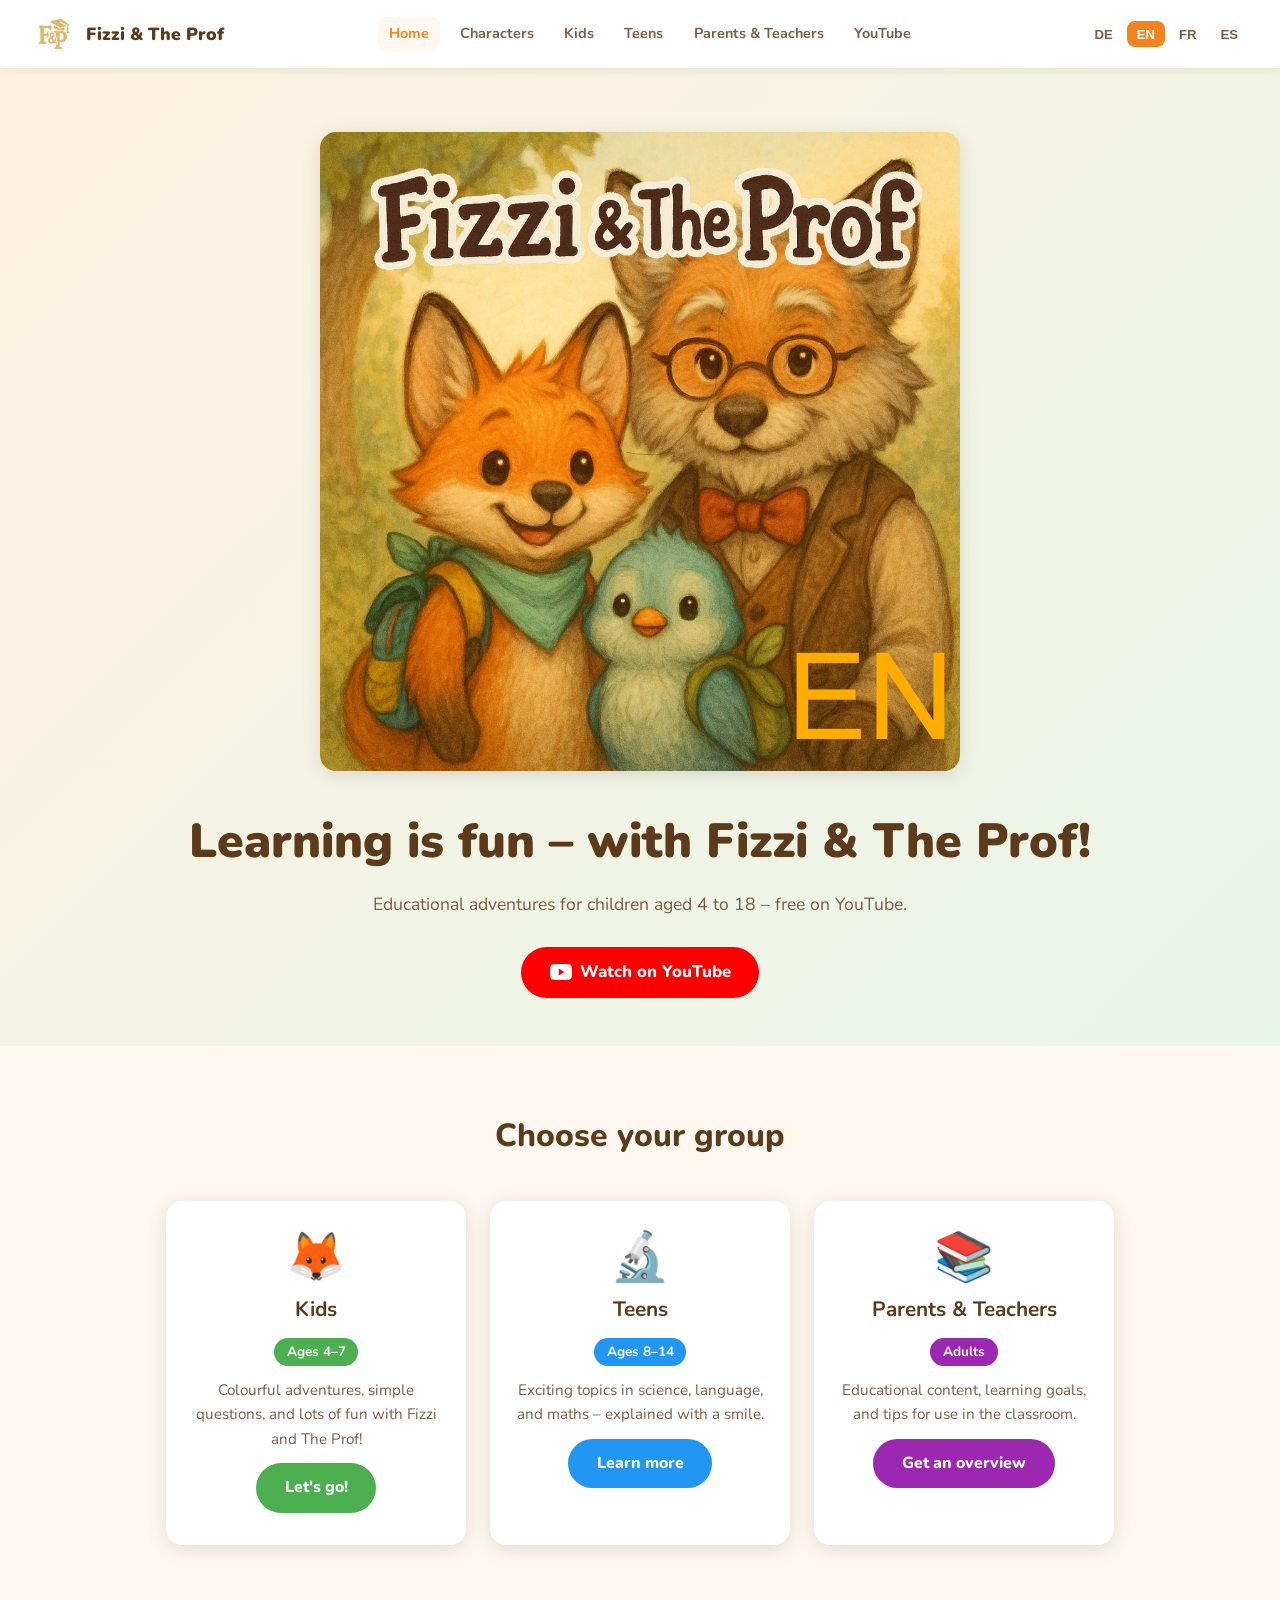
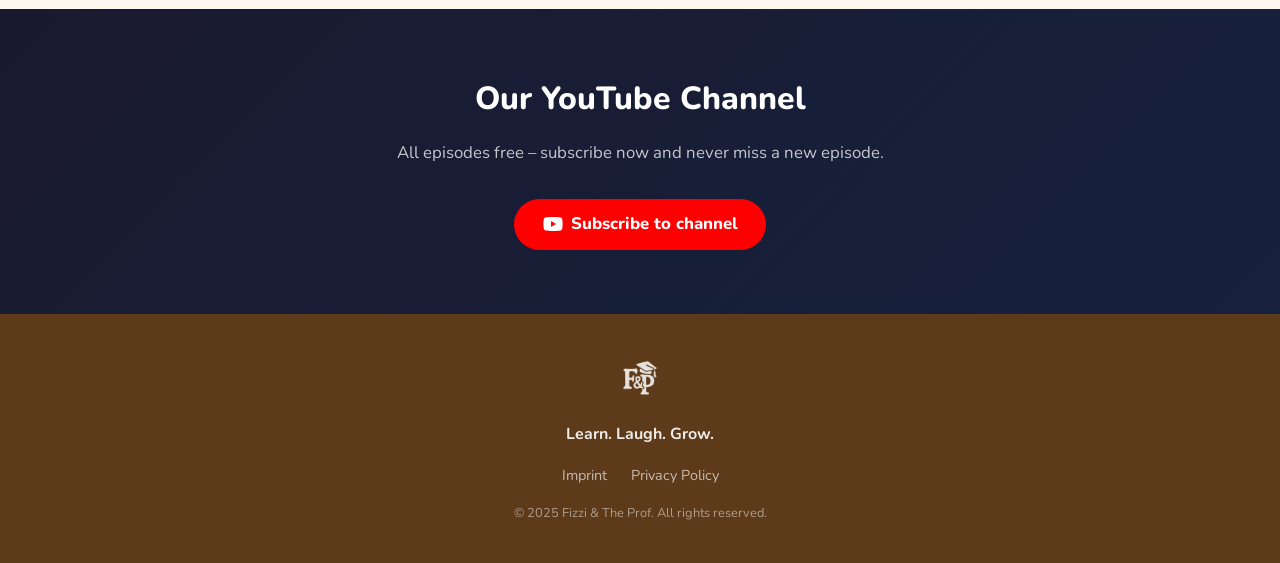
==== index.html @ c1570a31 "Add characters page with Fizzi, Pico and Prof Pino (4 languages) Co-Authored-By: Claude Sonnet 4.6 <" ====
<!DOCTYPE html>
<html lang="en">
<head>
  <meta charset="UTF-8" />
  <meta name="viewport" content="width=device-width, initial-scale=1.0" />
  <title>Fizzi & The Prof</title>
  <meta name="description" content="Educational adventures for children – free on YouTube. Lehrreiche Abenteuer für Kinder – kostenlos auf YouTube." />
  <link rel="icon" href="assets/logo.png" type="image/png" />
  <link rel="preconnect" href="https://fonts.googleapis.com" />
  <link href="https://fonts.googleapis.com/css2?family=Nunito:wght@400;700;800;900&display=swap" rel="stylesheet" />
  <link rel="stylesheet" href="css/style.css" />
</head>
<body>

  <!-- ── Header ── -->
  <header>
    <a href="index.html" class="header-logo">
      <img src="assets/logo.png" alt="Fizzi & The Prof Logo" />
      <span>Fizzi &amp; The Prof</span>
    </a>

    <nav>
      <a href="index.html" class="active" data-i18n="nav_home">Home</a>
      <a href="characters.html" data-i18n="nav_characters">Characters</a>
      <a href="kids.html"   data-i18n="nav_kids">Kids</a>
      <a href="teens.html"  data-i18n="nav_teens">Teens</a>
      <a href="adults.html" data-i18n="nav_adults">Parents & Teachers</a>
      <a href="https://www.youtube.com/channel/UC45PkbEf7DyNYmbeOaEzitA" target="_blank" rel="noopener" data-i18n="nav_youtube">YouTube</a>
    </nav>

    <div class="lang-switcher">
      <button class="lang-btn" data-lang="de">DE</button>
      <button class="lang-btn" data-lang="en">EN</button>
      <button class="lang-btn" data-lang="fr">FR</button>
      <button class="lang-btn" data-lang="es">ES</button>
    </div>
  </header>

  <!-- ── Hero ── -->
  <section class="hero">
    <img id="titelbild" src="assets/titelbild_en.png" alt="Fizzi & The Prof" class="hero-banner" />
    <h1 data-i18n="hero_tagline">Learning is fun – with Fizzi & The Prof!</h1>
    <p data-i18n="hero_sub">Educational adventures for children aged 4 to 18 – free on YouTube.</p>
    <a href="https://www.youtube.com/channel/UC45PkbEf7DyNYmbeOaEzitA" target="_blank" rel="noopener" class="btn btn-youtube">
      <svg width="22" height="16" viewBox="0 0 22 16" fill="none" aria-hidden="true">
        <path d="M21.54 2.5A2.76 2.76 0 0 0 19.6.53C17.93 0 11 0 11 0S4.07 0 2.4.53A2.76 2.76 0 0 0 .46 2.5 29 29 0 0 0 0 8a29 29 0 0 0 .46 5.5A2.76 2.76 0 0 0 2.4 15.47C4.07 16 11 16 11 16s6.93 0 8.6-.53a2.76 2.76 0 0 0 1.94-1.97A29 29 0 0 0 22 8a29 29 0 0 0-.46-5.5Z" fill="#fff"/>
        <path d="M8.75 11.43V4.57L14.5 8l-5.75 3.43Z" fill="#FF0000"/>
      </svg>
      <span data-i18n="hero_cta">Watch on YouTube</span>
    </a>
  </section>

  <!-- ── Age Group Cards ── -->
  <section class="section-choose">
    <h2 data-i18n="hero_choose">Choose your group</h2>
    <div class="cards">

      <a href="kids.html" class="card card-kids">
        <div class="card-icon">🦊</div>
        <h3 data-i18n="card_kids_title">Kids</h3>
        <span class="card-age" data-i18n="card_kids_age">Ages 4–7</span>
        <p data-i18n="card_kids_desc">Colourful adventures, simple questions, and lots of fun with Fizzi and The Prof!</p>
        <span class="btn btn-green" data-i18n="card_kids_btn">Let's go!</span>
      </a>

      <a href="teens.html" class="card card-teens">
        <div class="card-icon">🔬</div>
        <h3 data-i18n="card_teens_title">Teens</h3>
        <span class="card-age" data-i18n="card_teens_age">Ages 8–14</span>
        <p data-i18n="card_teens_desc">Exciting topics in science, language, and maths – explained with a smile.</p>
        <span class="btn btn-blue" data-i18n="card_teens_btn">Learn more</span>
      </a>

      <a href="adults.html" class="card card-adults">
        <div class="card-icon">📚</div>
        <h3 data-i18n="card_adults_title">Parents & Teachers</h3>
        <span class="card-age" data-i18n="card_adults_age">Adults</span>
        <p data-i18n="card_adults_desc">Educational content, learning goals, and tips for use in the classroom.</p>
        <span class="btn btn-purple" data-i18n="card_adults_btn">Get an overview</span>
      </a>

    </div>
  </section>

  <!-- ── YouTube Section ── -->
  <section class="section-youtube">
    <h2 data-i18n="youtube_section">Our YouTube Channel</h2>
    <p data-i18n="youtube_desc">All episodes free – subscribe now and never miss a new episode.</p>
    <a href="https://www.youtube.com/channel/UC45PkbEf7DyNYmbeOaEzitA" target="_blank" rel="noopener" class="btn btn-youtube">
      <svg width="20" height="14" viewBox="0 0 22 16" fill="none" aria-hidden="true">
        <path d="M21.54 2.5A2.76 2.76 0 0 0 19.6.53C17.93 0 11 0 11 0S4.07 0 2.4.53A2.76 2.76 0 0 0 .46 2.5 29 29 0 0 0 0 8a29 29 0 0 0 .46 5.5A2.76 2.76 0 0 0 2.4 15.47C4.07 16 11 16 11 16s6.93 0 8.6-.53a2.76 2.76 0 0 0 1.94-1.97A29 29 0 0 0 22 8a29 29 0 0 0-.46-5.5Z" fill="#fff"/>
        <path d="M8.75 11.43V4.57L14.5 8l-5.75 3.43Z" fill="#FF0000"/>
      </svg>
      <span data-i18n="youtube_btn">Subscribe to channel</span>
    </a>
  </section>

  <!-- ── Footer ── -->
  <footer>
    <img src="assets/logo.png" alt="F&P Logo" class="footer-logo" />
    <p class="footer-tagline" data-i18n="footer_tagline">Learn. Laugh. Grow.</p>
    <div class="footer-links">
      <a href="imprint.html" data-i18n="footer_imprint">Imprint</a>
      <a href="privacy.html" data-i18n="footer_privacy">Privacy Policy</a>
    </div>
    <p class="footer-copy" data-i18n="footer_copyright">© 2025 Fizzi & The Prof. All rights reserved.</p>
  </footer>

  <script src="js/i18n.js"></script>
  <script>initI18n();</script>
</body>
</html>
---- css/style.css ----
/* ── Reset & Base ── */
*, *::before, *::after { box-sizing: border-box; margin: 0; padding: 0; }

:root {
  --orange:   #F4831F;
  --orange-d: #C9651A;
  --green:    #4CAF50;
  --green-d:  #388E3C;
  --blue:     #2196F3;
  --blue-d:   #1565C0;
  --purple:   #9C27B0;
  --purple-d: #6A1B9A;
  --cream:    #FFF8F0;
  --brown:    #5D3A1A;
  --text:     #2C1A0E;
  --muted:    #7B5E44;
  --radius:   16px;
  --shadow:   0 4px 20px rgba(0,0,0,0.12);
}

body {
  font-family: 'Nunito', 'Segoe UI', Arial, sans-serif;
  background: var(--cream);
  color: var(--text);
  line-height: 1.6;
}

/* ── Typography ── */
h1 { font-size: clamp(1.8rem, 5vw, 3rem); font-weight: 900; color: var(--brown); }
h2 { font-size: clamp(1.4rem, 3vw, 2rem); font-weight: 800; color: var(--brown); }
h3 { font-size: 1.2rem; font-weight: 700; }
p  { color: var(--muted); }

/* ── Header ── */
header {
  position: sticky;
  top: 0;
  z-index: 100;
  background: #fff;
  box-shadow: 0 2px 12px rgba(0,0,0,0.08);
  padding: 0.75rem 2rem;
  display: flex;
  align-items: center;
  justify-content: space-between;
  gap: 1rem;
}

.header-logo {
  display: flex;
  align-items: center;
  gap: 0.6rem;
  text-decoration: none;
}

.header-logo img {
  height: 44px;
  width: auto;
}

.header-logo span {
  font-size: 1.1rem;
  font-weight: 900;
  color: var(--brown);
  white-space: nowrap;
}

nav {
  display: flex;
  align-items: center;
  gap: 0.5rem;
  flex-wrap: wrap;
}

nav a {
  text-decoration: none;
  color: var(--muted);
  font-weight: 700;
  font-size: 0.9rem;
  padding: 0.35rem 0.7rem;
  border-radius: 8px;
  transition: background 0.15s, color 0.15s;
}

nav a:hover, nav a.active {
  background: var(--cream);
  color: var(--orange);
}

.lang-switcher {
  display: flex;
  gap: 4px;
  margin-left: 0.5rem;
}

.lang-btn {
  background: none;
  border: 2px solid transparent;
  border-radius: 8px;
  padding: 0.2rem 0.5rem;
  font-size: 0.82rem;
  font-weight: 800;
  cursor: pointer;
  color: var(--muted);
  transition: all 0.15s;
}

.lang-btn:hover { color: var(--orange); border-color: var(--orange); }
.lang-btn.active { color: #fff; background: var(--orange); border-color: var(--orange); }

/* ── Hero ── */
.hero {
  position: relative;
  overflow: hidden;
  background: linear-gradient(135deg, #FFF3E0 0%, #E8F5E9 100%);
  padding: 4rem 2rem 3rem;
  text-align: center;
}

.hero-banner {
  width: 100%;
  max-width: 640px;
  border-radius: var(--radius);
  box-shadow: var(--shadow);
  margin-bottom: 1.5rem;
}

.hero h1 { margin-bottom: 0.6rem; }
.hero p  { font-size: 1.1rem; max-width: 560px; margin: 0 auto 1.8rem; }

/* ── Buttons ── */
.btn {
  display: inline-block;
  padding: 0.75rem 1.8rem;
  border-radius: 50px;
  font-weight: 800;
  font-size: 1rem;
  text-decoration: none;
  transition: transform 0.15s, box-shadow 0.15s;
  cursor: pointer;
  border: none;
}

.btn:hover { transform: translateY(-2px); box-shadow: 0 6px 20px rgba(0,0,0,0.18); }
.btn:active { transform: translateY(0); }

.btn-primary { background: var(--orange); color: #fff; }
.btn-primary:hover { background: var(--orange-d); }

.btn-youtube {
  background: #FF0000;
  color: #fff;
  display: inline-flex;
  align-items: center;
  gap: 0.5rem;
  font-size: 1.05rem;
}

.btn-youtube:hover { background: #CC0000; }

.btn-green  { background: var(--green);  color: #fff; }
.btn-green:hover  { background: var(--green-d); }

.btn-blue   { background: var(--blue);   color: #fff; }
.btn-blue:hover   { background: var(--blue-d); }

.btn-purple { background: var(--purple); color: #fff; }
.btn-purple:hover { background: var(--purple-d); }

/* ── Section: Choose ── */
.section-choose {
  padding: 4rem 2rem;
  text-align: center;
}

.section-choose h2 { margin-bottom: 2.5rem; }

.cards {
  display: flex;
  gap: 1.5rem;
  justify-content: center;
  flex-wrap: wrap;
  max-width: 960px;
  margin: 0 auto;
}

.card {
  background: #fff;
  border-radius: var(--radius);
  box-shadow: var(--shadow);
  padding: 2rem 1.5rem;
  flex: 1 1 260px;
  max-width: 300px;
  display: flex;
  flex-direction: column;
  align-items: center;
  text-align: center;
  gap: 0.75rem;
  transition: transform 0.2s, box-shadow 0.2s;
  text-decoration: none;
  color: inherit;
}

.card:hover {
  transform: translateY(-6px);
  box-shadow: 0 10px 32px rgba(0,0,0,0.16);
}

.card-icon {
  font-size: 3rem;
  line-height: 1;
}

.card h3 { font-size: 1.3rem; color: var(--brown); }
.card .card-age {
  font-size: 0.85rem;
  font-weight: 700;
  padding: 0.2rem 0.8rem;
  border-radius: 20px;
  color: #fff;
}

.card-kids   .card-age { background: var(--green); }
.card-teens  .card-age { background: var(--blue); }
.card-adults .card-age { background: var(--purple); }

.card p { font-size: 0.95rem; }

/* ── Section: YouTube ── */
.section-youtube {
  background: linear-gradient(135deg, #1a1a2e 0%, #16213e 100%);
  color: #fff;
  padding: 4rem 2rem;
  text-align: center;
}

.section-youtube h2 { color: #fff; margin-bottom: 1rem; }
.section-youtube p  { color: rgba(255,255,255,0.75); max-width: 520px; margin: 0 auto 2rem; font-size: 1.05rem; }

/* ── Inner Page Hero ── */
.page-hero {
  padding: 3.5rem 2rem 2.5rem;
  text-align: center;
  background: linear-gradient(135deg, #FFF3E0 0%, #E8F5E9 100%);
}

.page-hero.kids-bg   { background: linear-gradient(135deg, #E8F5E9 0%, #F1F8E9 100%); }
.page-hero.teens-bg  { background: linear-gradient(135deg, #E3F2FD 0%, #EDE7F6 100%); }
.page-hero.adults-bg { background: linear-gradient(135deg, #F3E5F5 0%, #EDE7F6 100%); }

.page-hero img { max-width: 460px; width: 100%; border-radius: var(--radius); box-shadow: var(--shadow); margin-bottom: 1.5rem; }
.page-hero h1  { margin-bottom: 0.5rem; }
.page-hero p   { font-size: 1.1rem; max-width: 540px; margin: 0 auto 1.5rem; }

/* ── Content Section ── */
.section-content {
  padding: 3rem 2rem;
  max-width: 760px;
  margin: 0 auto;
}

.section-content h2 { margin-bottom: 1.5rem; }

.feature-list {
  list-style: none;
  display: flex;
  flex-direction: column;
  gap: 1rem;
  margin-bottom: 2.5rem;
}

.feature-list li {
  display: flex;
  align-items: flex-start;
  gap: 0.75rem;
  background: #fff;
  border-radius: var(--radius);
  padding: 1rem 1.25rem;
  box-shadow: 0 2px 10px rgba(0,0,0,0.07);
  font-size: 1rem;
  color: var(--text);
}

.feature-list li::before {
  content: "✦";
  color: var(--orange);
  font-size: 1.1rem;
  flex-shrink: 0;
  margin-top: 1px;
}

.phases-list {
  list-style: none;
  display: flex;
  flex-direction: column;
  gap: 0.75rem;
  margin-bottom: 1.5rem;
}

.phases-list li {
  padding: 0.9rem 1.2rem;
  border-left: 4px solid var(--purple);
  background: #fff;
  border-radius: 0 var(--radius) var(--radius) 0;
  box-shadow: 0 2px 8px rgba(0,0,0,0.06);
  font-size: 0.95rem;
  color: var(--text);
}

.langs-badge {
  display: inline-block;
  background: var(--orange);
  color: #fff;
  border-radius: 50px;
  padding: 0.5rem 1.2rem;
  font-weight: 700;
  font-size: 0.95rem;
  margin-bottom: 2rem;
}

/* ── Footer ── */
footer {
  background: var(--brown);
  color: rgba(255,255,255,0.85);
  padding: 2.5rem 2rem;
  text-align: center;
}

footer .footer-logo { height: 48px; margin-bottom: 0.75rem; filter: brightness(0) invert(1) opacity(0.85); }
footer .footer-tagline { font-size: 1rem; font-weight: 700; color: rgba(255,255,255,0.9); margin-bottom: 1rem; }
footer .footer-links { display: flex; justify-content: center; gap: 1.5rem; margin-bottom: 1rem; }
footer .footer-links a { color: rgba(255,255,255,0.65); text-decoration: none; font-size: 0.9rem; }
footer .footer-links a:hover { color: #fff; }
footer .footer-copy { font-size: 0.8rem; color: rgba(255,255,255,0.5); }

/* ── Responsive ── */
@media (max-width: 640px) {
  header { padding: 0.6rem 1rem; }
  nav a { font-size: 0.8rem; padding: 0.3rem 0.5rem; }
  .header-logo span { display: none; }
  .hero, .section-choose, .section-youtube { padding: 2.5rem 1rem; }
  .cards { flex-direction: column; align-items: center; }
  .card { max-width: 100%; width: 100%; }
}
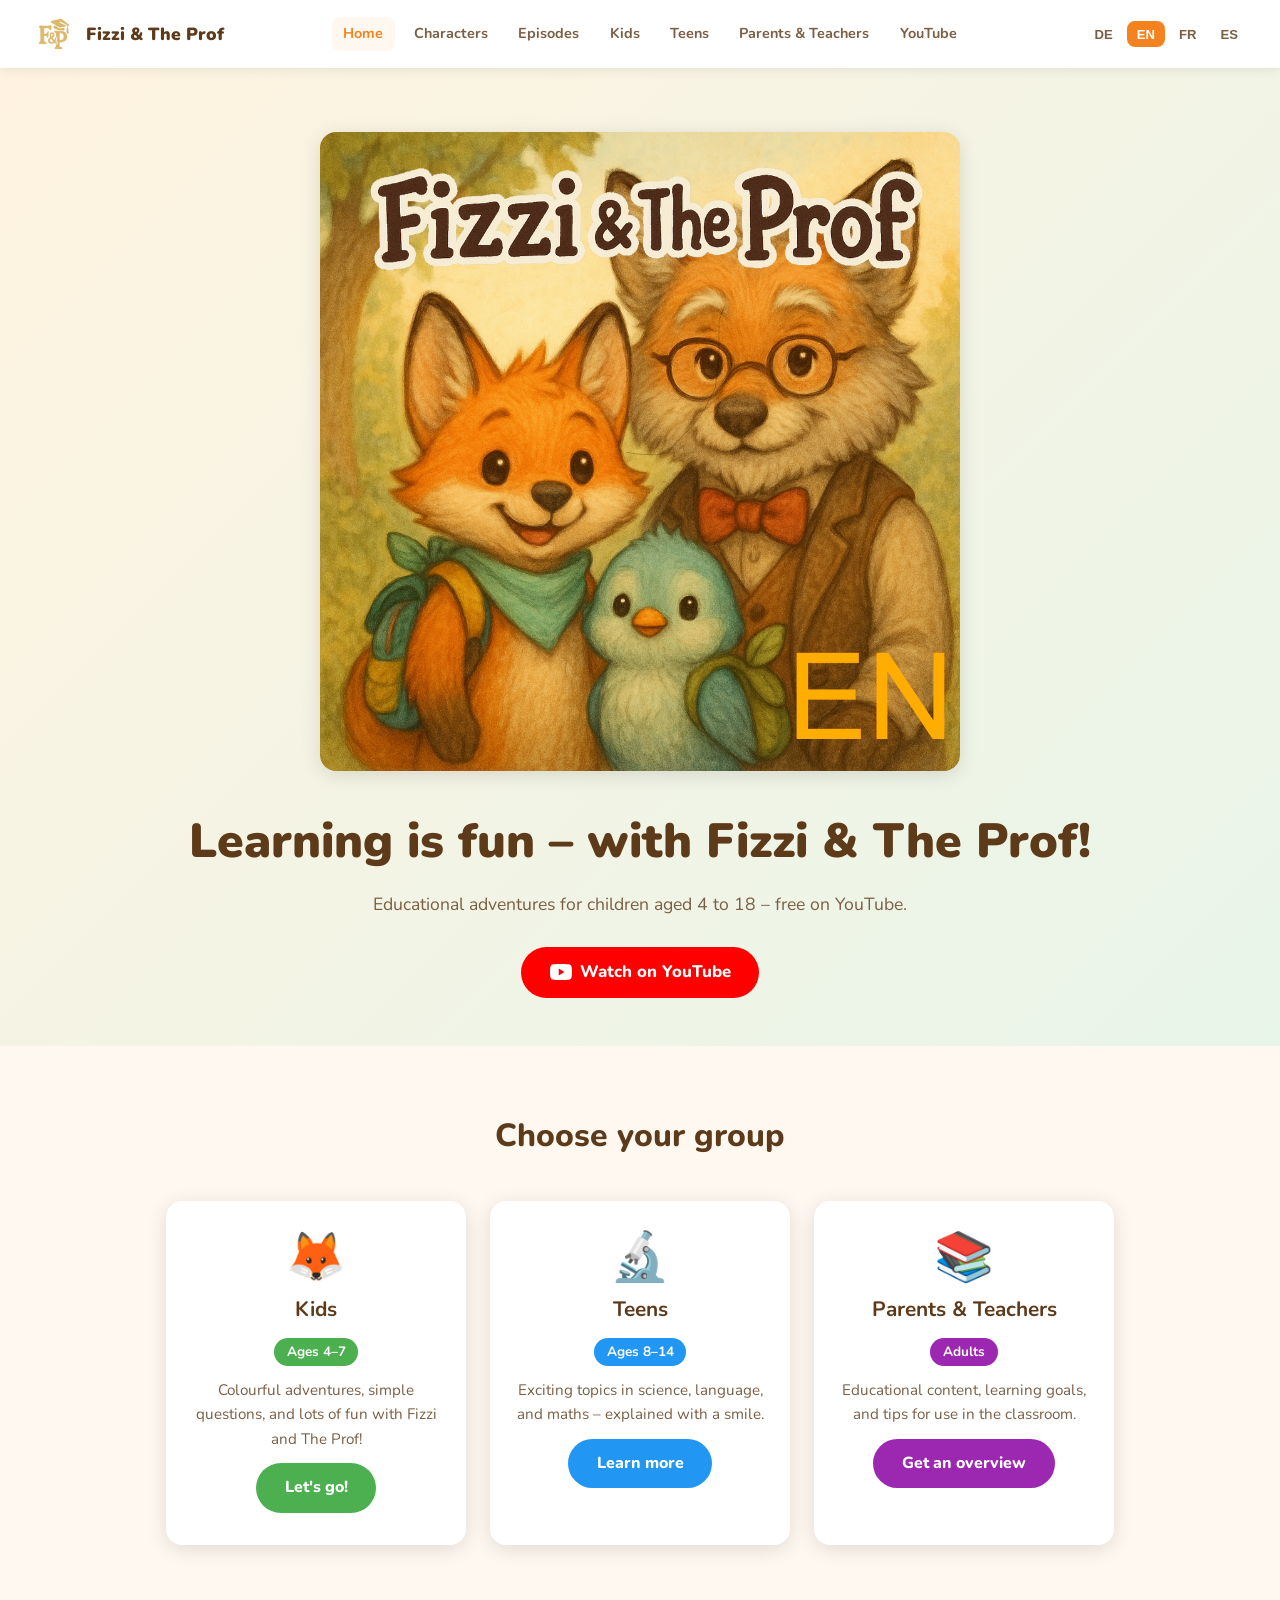
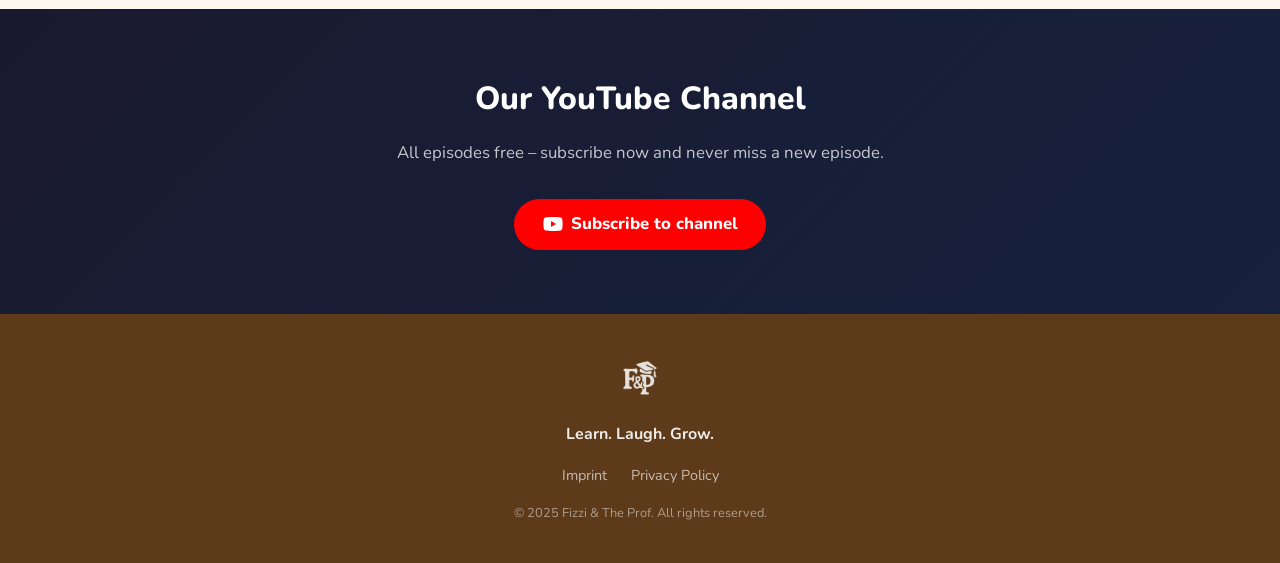
==== commit eb895004: "Add episodes page: Phase 1 (12) + Phase 2 (10), 4 languages, phase filter Co-Authored-By: Claude Son" ====
--- a/index.html
+++ b/index.html
@@ -22,6 +22,7 @@
     <nav>
       <a href="index.html" class="active" data-i18n="nav_home">Home</a>
       <a href="characters.html" data-i18n="nav_characters">Characters</a>
+      <a href="episodes.html" data-i18n="nav_episodes">Episodes</a>
       <a href="kids.html"   data-i18n="nav_kids">Kids</a>
       <a href="teens.html"  data-i18n="nav_teens">Teens</a>
       <a href="adults.html" data-i18n="nav_adults">Parents & Teachers</a>
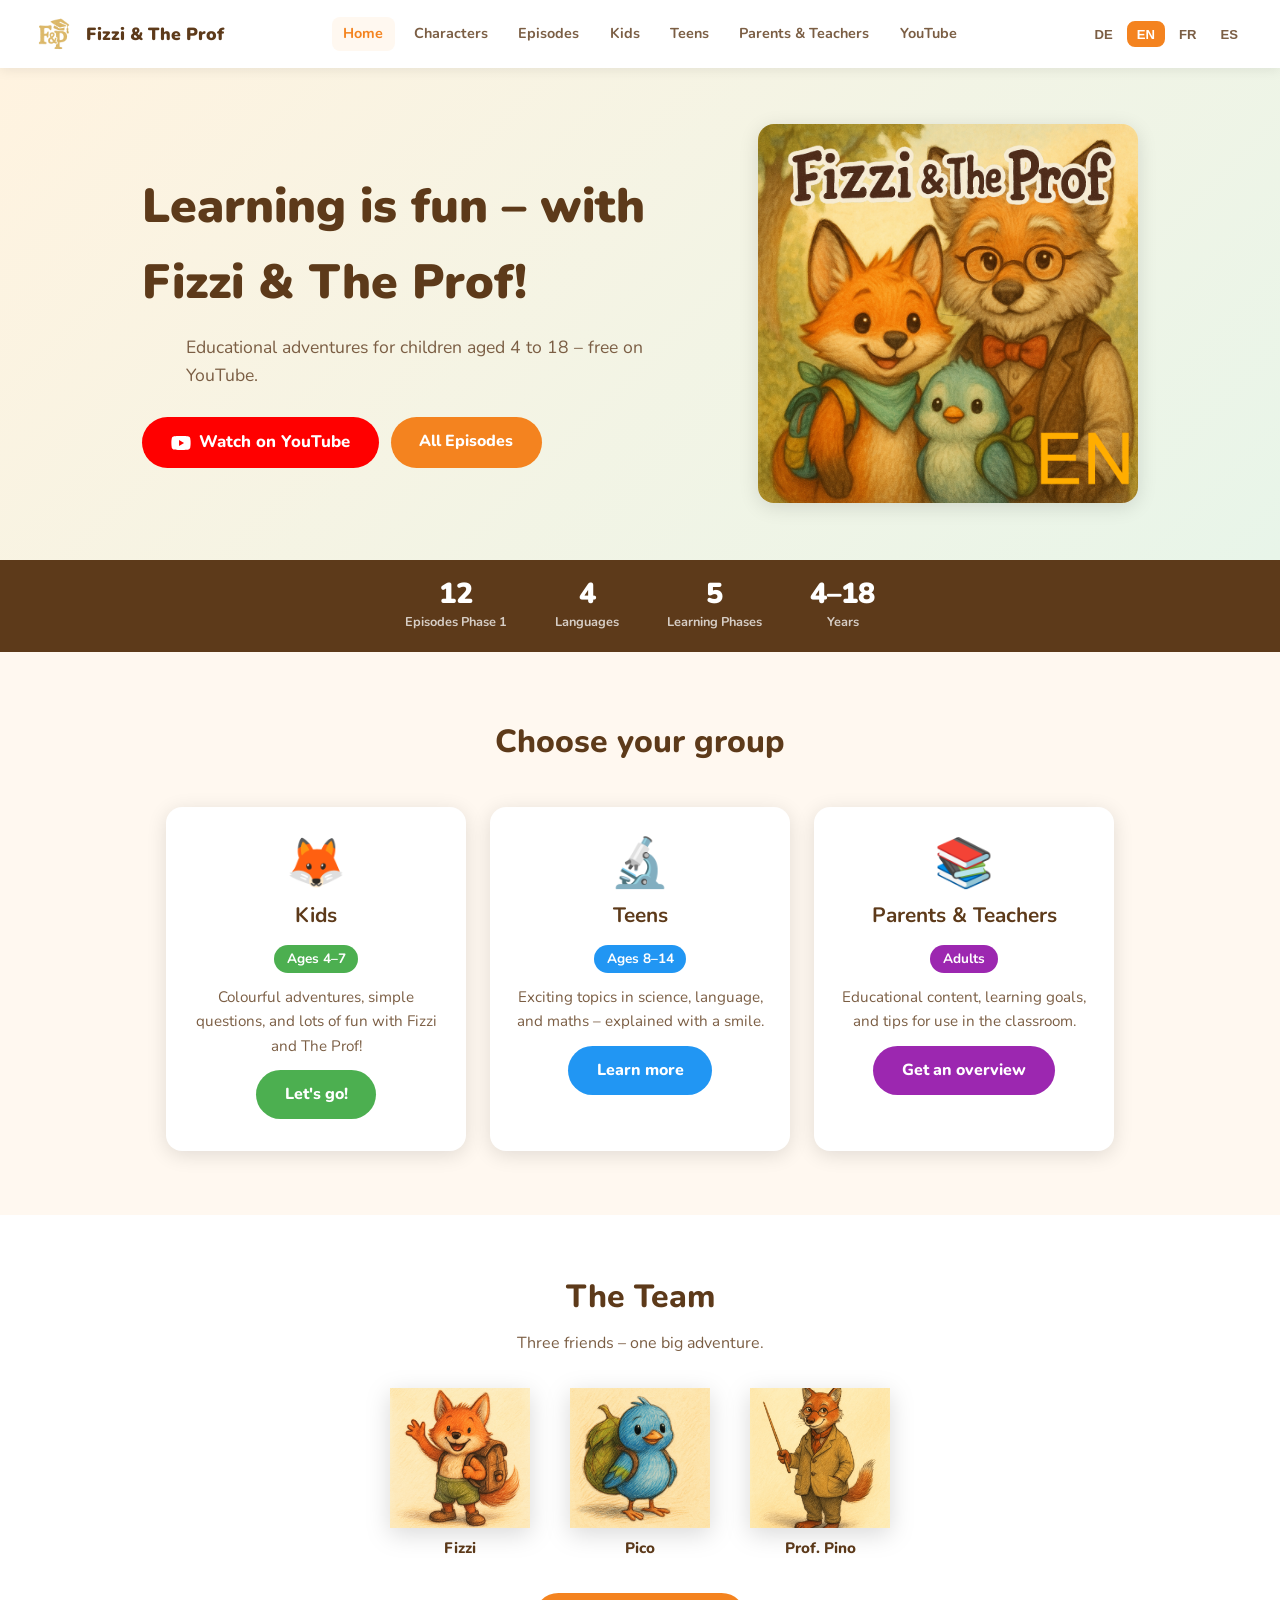
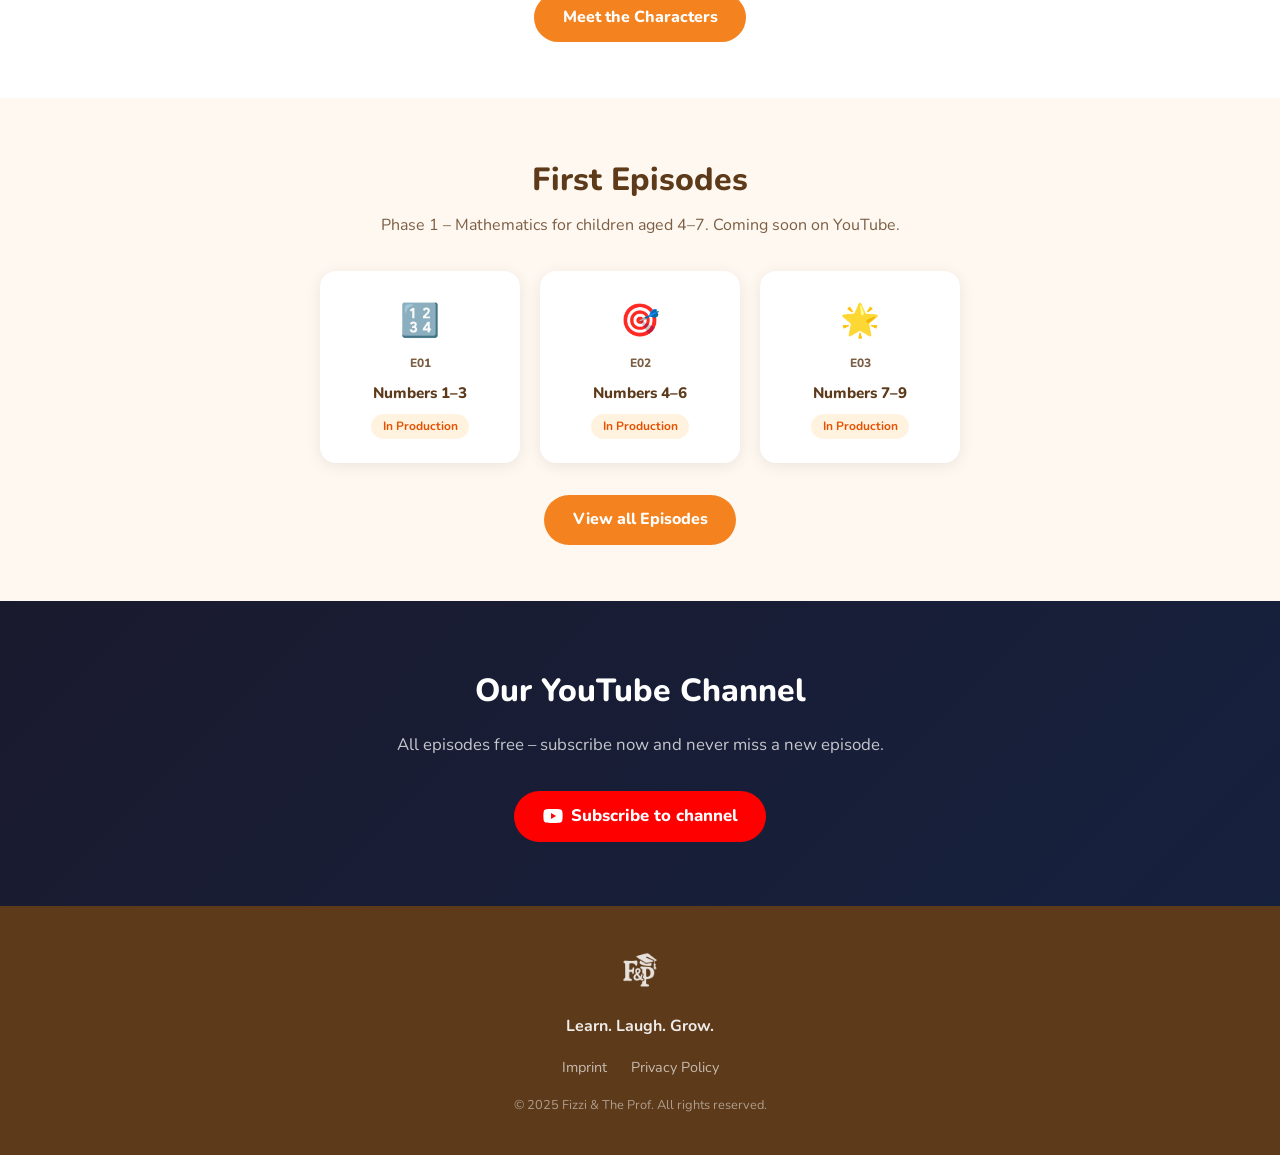
==== commit 6b445e00: "Redesign homepage: hero split-layout, stats bar, characters teaser, episodes preview Co-Authored-By:" ====
--- a/index.html
+++ b/index.html
@@ -9,6 +9,15 @@
   <link rel="preconnect" href="https://fonts.googleapis.com" />
   <link href="https://fonts.googleapis.com/css2?family=Nunito:wght@400;700;800;900&display=swap" rel="stylesheet" />
   <link rel="stylesheet" href="css/style.css" />
+  <style>
+    @media (max-width: 780px) {
+      .hero-inner { flex-direction: column; text-align: center; padding: 2.5rem 1rem 2rem; }
+      .hero-image { width: 100%; max-width: 380px; }
+      .hero-text p { max-width: 100%; }
+      .hero-text .btn-group { justify-content: center; }
+      .stats-bar { gap: 1.5rem; }
+    }
+  </style>
 </head>
 <body>
 
@@ -18,17 +27,15 @@
       <img src="assets/logo.png" alt="Fizzi & The Prof Logo" />
       <span>Fizzi &amp; The Prof</span>
     </a>
-
     <nav>
       <a href="index.html" class="active" data-i18n="nav_home">Home</a>
       <a href="characters.html" data-i18n="nav_characters">Characters</a>
-      <a href="episodes.html" data-i18n="nav_episodes">Episodes</a>
-      <a href="kids.html"   data-i18n="nav_kids">Kids</a>
-      <a href="teens.html"  data-i18n="nav_teens">Teens</a>
-      <a href="adults.html" data-i18n="nav_adults">Parents & Teachers</a>
+      <a href="episodes.html"   data-i18n="nav_episodes">Episodes</a>
+      <a href="kids.html"       data-i18n="nav_kids">Kids</a>
+      <a href="teens.html"      data-i18n="nav_teens">Teens</a>
+      <a href="adults.html"     data-i18n="nav_adults">Parents & Teachers</a>
       <a href="https://www.youtube.com/channel/UC45PkbEf7DyNYmbeOaEzitA" target="_blank" rel="noopener" data-i18n="nav_youtube">YouTube</a>
     </nav>
-
     <div class="lang-switcher">
       <button class="lang-btn" data-lang="de">DE</button>
       <button class="lang-btn" data-lang="en">EN</button>
@@ -38,18 +45,47 @@
   </header>
 
   <!-- ── Hero ── -->
-  <section class="hero">
-    <img id="titelbild" src="assets/titelbild_en.png" alt="Fizzi & The Prof" class="hero-banner" />
-    <h1 data-i18n="hero_tagline">Learning is fun – with Fizzi & The Prof!</h1>
-    <p data-i18n="hero_sub">Educational adventures for children aged 4 to 18 – free on YouTube.</p>
-    <a href="https://www.youtube.com/channel/UC45PkbEf7DyNYmbeOaEzitA" target="_blank" rel="noopener" class="btn btn-youtube">
-      <svg width="22" height="16" viewBox="0 0 22 16" fill="none" aria-hidden="true">
-        <path d="M21.54 2.5A2.76 2.76 0 0 0 19.6.53C17.93 0 11 0 11 0S4.07 0 2.4.53A2.76 2.76 0 0 0 .46 2.5 29 29 0 0 0 0 8a29 29 0 0 0 .46 5.5A2.76 2.76 0 0 0 2.4 15.47C4.07 16 11 16 11 16s6.93 0 8.6-.53a2.76 2.76 0 0 0 1.94-1.97A29 29 0 0 0 22 8a29 29 0 0 0-.46-5.5Z" fill="#fff"/>
-        <path d="M8.75 11.43V4.57L14.5 8l-5.75 3.43Z" fill="#FF0000"/>
-      </svg>
-      <span data-i18n="hero_cta">Watch on YouTube</span>
-    </a>
+  <section class="hero" style="padding:0; background: linear-gradient(135deg,#FFF3E0 0%,#E8F5E9 100%);">
+    <div class="hero-inner">
+      <div class="hero-text">
+        <h1 data-i18n="hero_tagline">Learning is fun – with Fizzi & The Prof!</h1>
+        <p data-i18n="hero_sub">Educational adventures for children aged 4 to 18 – free on YouTube.</p>
+        <div class="btn-group">
+          <a href="https://www.youtube.com/channel/UC45PkbEf7DyNYmbeOaEzitA" target="_blank" rel="noopener" class="btn btn-youtube">
+            <svg width="20" height="14" viewBox="0 0 22 16" fill="none" aria-hidden="true">
+              <path d="M21.54 2.5A2.76 2.76 0 0 0 19.6.53C17.93 0 11 0 11 0S4.07 0 2.4.53A2.76 2.76 0 0 0 .46 2.5 29 29 0 0 0 0 8a29 29 0 0 0 .46 5.5A2.76 2.76 0 0 0 2.4 15.47C4.07 16 11 16 11 16s6.93 0 8.6-.53a2.76 2.76 0 0 0 1.94-1.97A29 29 0 0 0 22 8a29 29 0 0 0-.46-5.5Z" fill="#fff"/>
+              <path d="M8.75 11.43V4.57L14.5 8l-5.75 3.43Z" fill="#FF0000"/>
+            </svg>
+            <span data-i18n="hero_cta">Watch on YouTube</span>
+          </a>
+          <a href="episodes.html" class="btn btn-primary" data-i18n="hero_episodes_btn">All Episodes</a>
+        </div>
+      </div>
+      <div class="hero-image">
+        <img id="titelbild" src="assets/titelbild_en.png" alt="Fizzi & The Prof" />
+      </div>
+    </div>
   </section>
+
+  <!-- ── Stats bar ── -->
+  <div class="stats-bar">
+    <div class="stat-item">
+      <div class="stat-number">12</div>
+      <div class="stat-label" data-i18n="stat_episodes">Episodes Phase 1</div>
+    </div>
+    <div class="stat-item">
+      <div class="stat-number">4</div>
+      <div class="stat-label" data-i18n="stat_languages">Languages</div>
+    </div>
+    <div class="stat-item">
+      <div class="stat-number">5</div>
+      <div class="stat-label" data-i18n="stat_phases">Learning Phases</div>
+    </div>
+    <div class="stat-item">
+      <div class="stat-number">4–18</div>
+      <div class="stat-label" data-i18n="stat_ages">Years</div>
+    </div>
+  </div>
 
   <!-- ── Age Group Cards ── -->
   <section class="section-choose">
@@ -83,6 +119,54 @@
     </div>
   </section>
 
+  <!-- ── Characters Teaser ── -->
+  <section class="section-chars-teaser">
+    <h2 data-i18n="home_chars_title">The Team</h2>
+    <p data-i18n="home_chars_sub">Three friends – one big adventure.</p>
+    <div class="chars-row">
+      <a href="characters.html" class="char-teaser">
+        <img src="assets/characters/fizzi.png" alt="Fizzi" />
+        <span>Fizzi</span>
+      </a>
+      <a href="characters.html" class="char-teaser">
+        <img src="assets/characters/pico.png" alt="Pico" />
+        <span>Pico</span>
+      </a>
+      <a href="characters.html" class="char-teaser">
+        <img src="assets/characters/pino.png" alt="Professor Pino" />
+        <span>Prof. Pino</span>
+      </a>
+    </div>
+    <a href="characters.html" class="btn btn-primary" data-i18n="home_chars_btn">Meet the Characters</a>
+  </section>
+
+  <!-- ── Episodes Preview ── -->
+  <section class="section-episodes-preview">
+    <h2 data-i18n="home_ep_title">First Episodes</h2>
+    <p data-i18n="home_ep_sub">Phase 1 – Mathematics for children aged 4–7. Coming soon on YouTube.</p>
+    <div class="ep-preview-grid">
+      <div class="ep-preview-card">
+        <div class="ep-icon">🔢</div>
+        <div class="ep-num">E01</div>
+        <div class="ep-title" data-i18n="ep_prev_01">Numbers 1–3</div>
+        <span class="ep-status" data-i18n="ep_prev_status">In Production</span>
+      </div>
+      <div class="ep-preview-card">
+        <div class="ep-icon">🎯</div>
+        <div class="ep-num">E02</div>
+        <div class="ep-title" data-i18n="ep_prev_02">Numbers 4–6</div>
+        <span class="ep-status" data-i18n="ep_prev_status">In Production</span>
+      </div>
+      <div class="ep-preview-card">
+        <div class="ep-icon">🌟</div>
+        <div class="ep-num">E03</div>
+        <div class="ep-title" data-i18n="ep_prev_03">Numbers 7–9</div>
+        <span class="ep-status" data-i18n="ep_prev_status">In Production</span>
+      </div>
+    </div>
+    <a href="episodes.html" class="btn btn-primary" data-i18n="home_ep_btn">View all Episodes</a>
+  </section>
+
   <!-- ── YouTube Section ── -->
   <section class="section-youtube">
     <h2 data-i18n="youtube_section">Our YouTube Channel</h2>
--- a/css/style.css
+++ b/css/style.css
@@ -317,6 +317,104 @@
   margin-bottom: 2rem;
 }
 
+/* ── Hero redesign ── */
+.hero-inner {
+  max-width: 1060px;
+  margin: 0 auto;
+  display: flex;
+  align-items: center;
+  gap: 3rem;
+  padding: 3.5rem 2rem 3rem;
+  text-align: left;
+}
+.hero-text { flex: 1; }
+.hero-text h1 { margin-bottom: 0.75rem; }
+.hero-text p  { font-size: 1.1rem; margin-bottom: 1.75rem; max-width: 480px; }
+.hero-text .btn-group { display: flex; gap: 0.75rem; flex-wrap: wrap; }
+.hero-image { flex-shrink: 0; width: 380px; }
+.hero-image img { width: 100%; border-radius: var(--radius); box-shadow: var(--shadow); }
+
+/* ── Stats bar ── */
+.stats-bar {
+  background: var(--brown);
+  padding: 1.25rem 2rem;
+  display: flex;
+  justify-content: center;
+  gap: 3rem;
+  flex-wrap: wrap;
+}
+.stat-item { text-align: center; color: #fff; }
+.stat-number { font-size: 1.8rem; font-weight: 900; line-height: 1; }
+.stat-label  { font-size: 0.8rem; font-weight: 700; opacity: 0.75; margin-top: 0.2rem; }
+
+/* ── Characters teaser ── */
+.section-chars-teaser {
+  padding: 3.5rem 2rem;
+  background: #fff;
+  text-align: center;
+}
+.section-chars-teaser h2 { margin-bottom: 0.5rem; }
+.section-chars-teaser > p { color: var(--muted); margin-bottom: 2rem; font-size: 1rem; }
+.chars-row {
+  display: flex;
+  justify-content: center;
+  gap: 2.5rem;
+  flex-wrap: wrap;
+  margin-bottom: 2rem;
+}
+.char-teaser {
+  display: flex;
+  flex-direction: column;
+  align-items: center;
+  gap: 0.5rem;
+  text-decoration: none;
+}
+.char-teaser img {
+  height: 140px;
+  width: auto;
+  object-fit: contain;
+  filter: drop-shadow(0 6px 12px rgba(0,0,0,0.15));
+  transition: transform 0.25s;
+}
+.char-teaser:hover img { transform: translateY(-6px); }
+.char-teaser span { font-weight: 800; font-size: 0.95rem; color: var(--brown); }
+
+/* ── Episodes preview ── */
+.section-episodes-preview {
+  padding: 3.5rem 2rem;
+  background: var(--cream);
+  text-align: center;
+}
+.section-episodes-preview h2 { margin-bottom: 0.5rem; }
+.section-episodes-preview > p { color: var(--muted); margin-bottom: 2rem; }
+.ep-preview-grid {
+  display: flex;
+  gap: 1.25rem;
+  justify-content: center;
+  flex-wrap: wrap;
+  margin-bottom: 2rem;
+}
+.ep-preview-card {
+  background: #fff;
+  border-radius: var(--radius);
+  box-shadow: 0 3px 16px rgba(0,0,0,0.08);
+  padding: 1.5rem 1.25rem;
+  width: 200px;
+  text-align: center;
+  display: flex;
+  flex-direction: column;
+  align-items: center;
+  gap: 0.5rem;
+}
+.ep-preview-card .ep-icon { font-size: 2rem; }
+.ep-preview-card .ep-num { font-size: 0.75rem; font-weight: 800; color: var(--muted); }
+.ep-preview-card .ep-title { font-size: 0.95rem; font-weight: 800; color: var(--brown); }
+.ep-preview-card .ep-status {
+  font-size: 0.75rem; font-weight: 700;
+  padding: 0.2rem 0.7rem; border-radius: 20px;
+  background: #FFF3E0; color: #E65100;
+}
+
 /* ── Footer ── */
 footer {
   background: var(--brown);
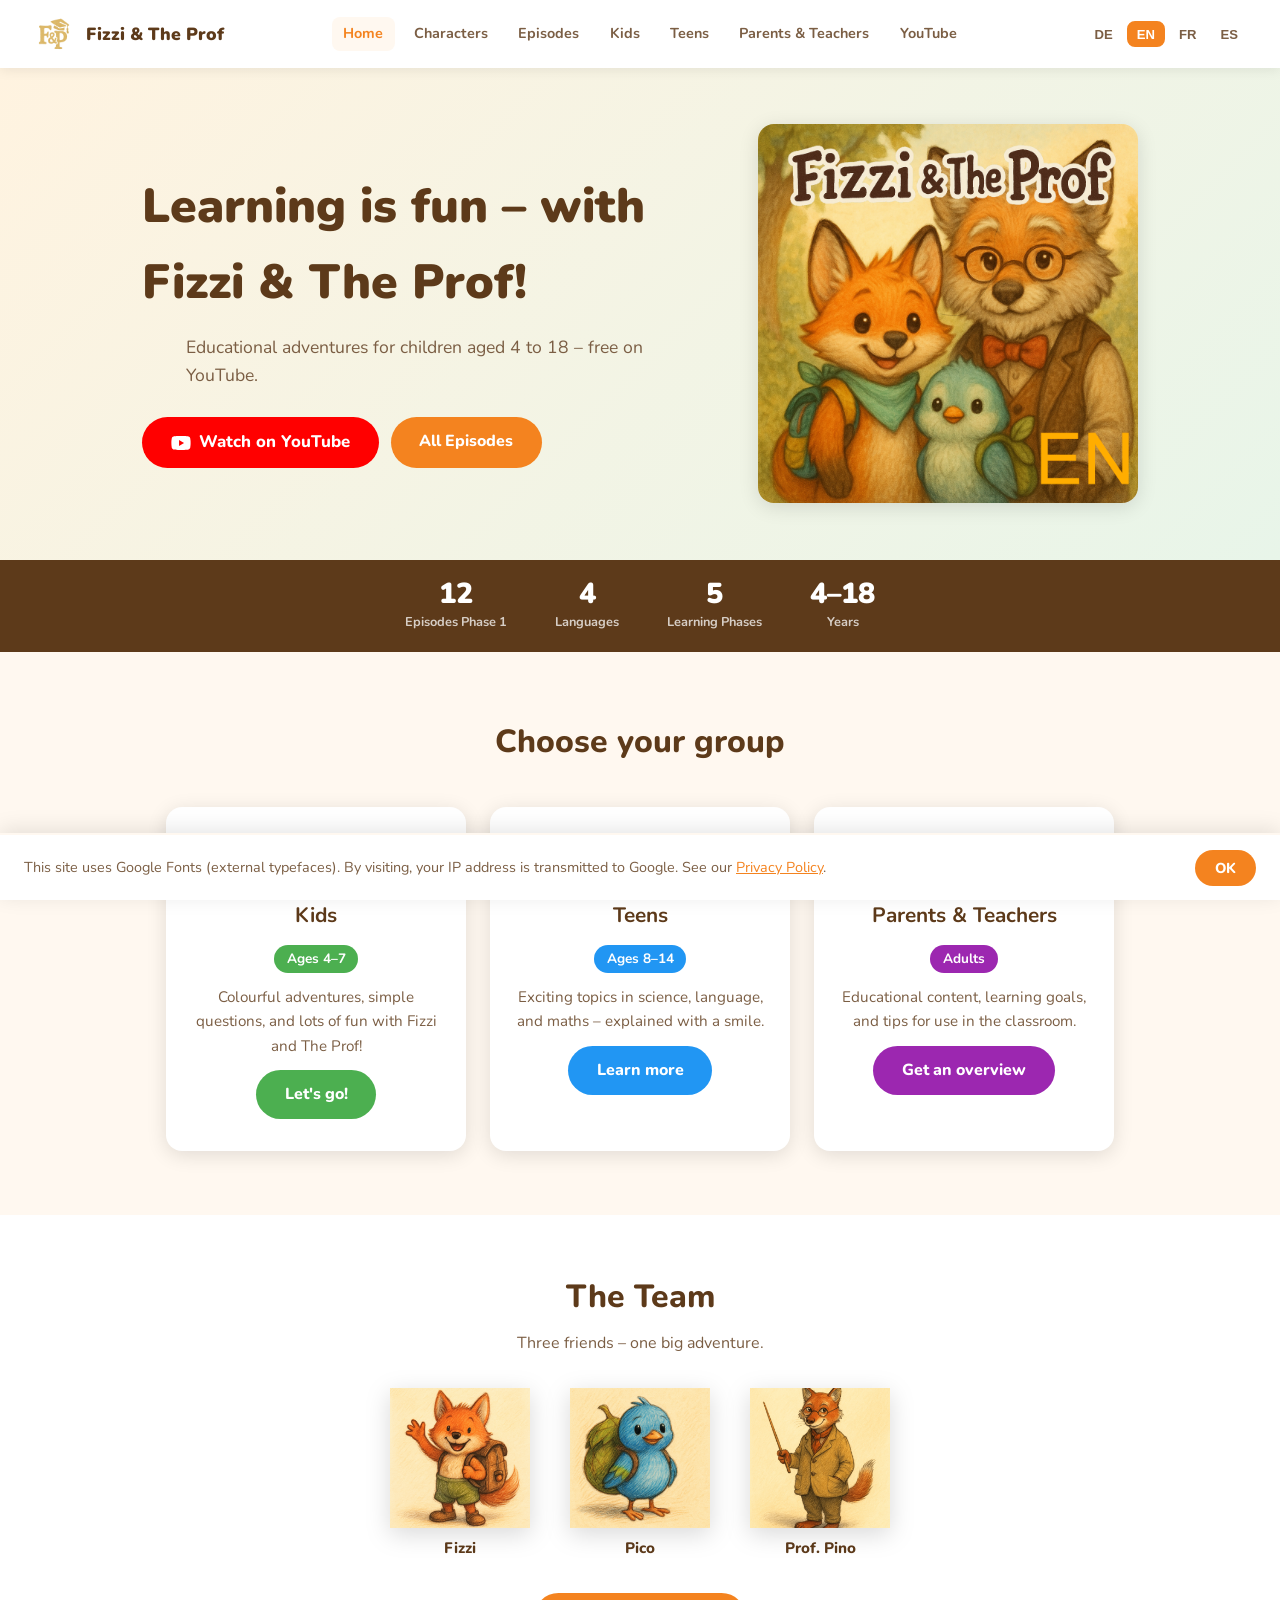
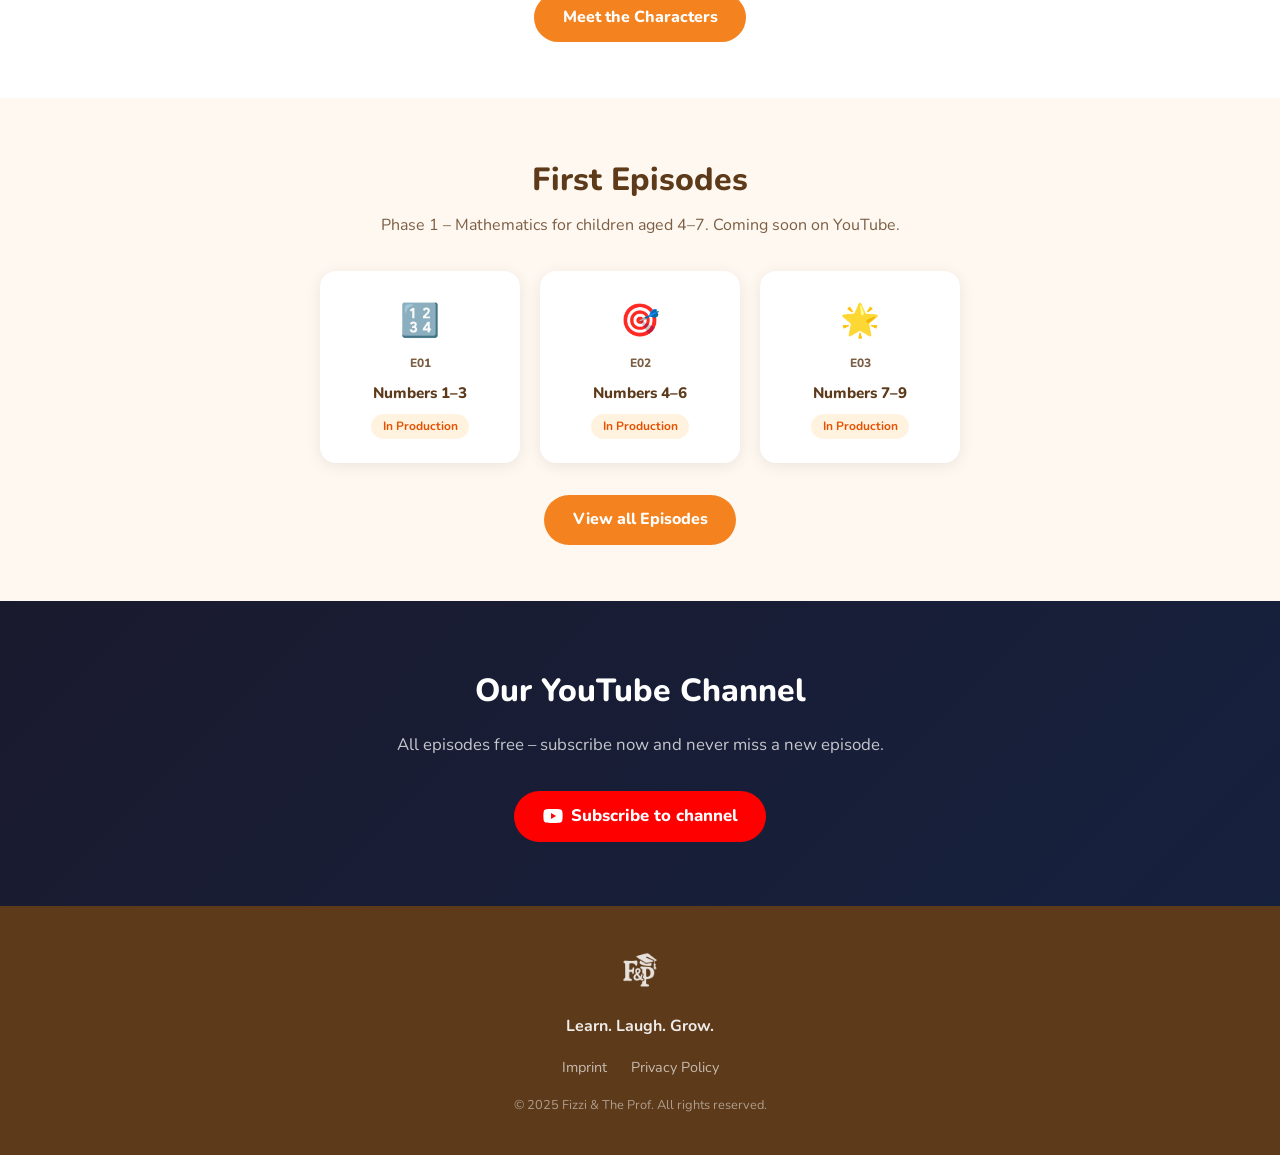
==== commit 7d39e4e3: "Add canonical links, JSON-LD, FR/ES legal pages, YT thumbnails, cookie banner, scroll reveal - Canon" ====
--- a/index.html
+++ b/index.html
@@ -3,8 +3,19 @@
 <head>
   <meta charset="UTF-8" />
   <meta name="viewport" content="width=device-width, initial-scale=1.0" />
+  <meta property="og:type"        content="website" />
+  <meta property="og:site_name"   content="Fizzi &amp; The Prof" />
+  <meta property="og:title"       content="Fizzi & The Prof – Learn. Laugh. Grow." />
+  <meta property="og:description" content="Educational adventures for children aged 4 to 18 – free on YouTube." />
+  <meta property="og:image"       content="https://www.fizziandtheprof.org/assets/titelbild_en.png" />
+  <meta property="og:url"         content="https://www.fizziandtheprof.org/" />
+  <meta name="twitter:card"       content="summary_large_image" />
+  <meta name="twitter:title"      content="Fizzi & The Prof – Learn. Laugh. Grow." />
+  <meta name="twitter:description" content="Educational adventures for children aged 4 to 18 – free on YouTube." />
+  <meta name="twitter:image"      content="https://www.fizziandtheprof.org/assets/titelbild_en.png" />
   <title>Fizzi & The Prof</title>
   <meta name="description" content="Educational adventures for children – free on YouTube. Lehrreiche Abenteuer für Kinder – kostenlos auf YouTube." />
+    <link rel="canonical" href="https://www.fizziandtheprof.org/" />
   <link rel="icon" href="assets/logo.png" type="image/png" />
   <link rel="preconnect" href="https://fonts.googleapis.com" />
   <link href="https://fonts.googleapis.com/css2?family=Nunito:wght@400;700;800;900&display=swap" rel="stylesheet" />
@@ -42,6 +53,7 @@
       <button class="lang-btn" data-lang="fr">FR</button>
       <button class="lang-btn" data-lang="es">ES</button>
     </div>
+    <button class="hamburger" id="hamburger" aria-label="Menu" aria-expanded="false"><span></span><span></span><span></span></button>
   </header>
 
   <!-- ── Hero ── -->
@@ -193,5 +205,38 @@
 
   <script src="js/i18n.js"></script>
   <script>initI18n();</script>
+  <script src="js/main.js"></script>
+  <script type="application/ld+json">
+  {
+    "@context": "https://schema.org",
+    "@graph": [
+      {
+        "@type": "WebSite",
+        "@id": "https://www.fizziandtheprof.org/#website",
+        "url": "https://www.fizziandtheprof.org/",
+        "name": "Fizzi & The Prof",
+        "description": "Educational adventures for children aged 4 to 18 – free on YouTube.",
+        "inLanguage": ["de", "en", "fr", "es"]
+      },
+      {
+        "@type": "Organization",
+        "@id": "https://www.fizziandtheprof.org/#org",
+        "name": "Fizzi & The Prof",
+        "url": "https://www.fizziandtheprof.org/",
+        "logo": "https://www.fizziandtheprof.org/assets/logo.png",
+        "sameAs": ["https://www.youtube.com/channel/UC45PkbEf7DyNYmbeOaEzitA"]
+      },
+      {
+        "@type": "VideoObject",
+        "@id": "https://www.youtube.com/channel/UC45PkbEf7DyNYmbeOaEzitA",
+        "name": "Fizzi & The Prof – YouTube Channel",
+        "description": "Free educational videos for children aged 4–18, available in German, English, French, and Spanish.",
+        "thumbnailUrl": "https://www.fizziandtheprof.org/assets/titelbild_en.png",
+        "uploadDate": "2025-01-01",
+        "publisher": { "@id": "https://www.fizziandtheprof.org/#org" }
+      }
+    ]
+  }
+  </script>
 </body>
 </html>
--- a/css/style.css
+++ b/css/style.css
@@ -430,12 +430,144 @@
 footer .footer-links a:hover { color: #fff; }
 footer .footer-copy { font-size: 0.8rem; color: rgba(255,255,255,0.5); }
 
+/* ── Hamburger ── */
+.hamburger {
+  display: none;
+  flex-direction: column;
+  justify-content: center;
+  gap: 5px;
+  cursor: pointer;
+  background: none;
+  border: none;
+  padding: 6px;
+  margin-left: 0.5rem;
+  flex-shrink: 0;
+}
+.hamburger span {
+  display: block;
+  width: 24px;
+  height: 2.5px;
+  background: var(--brown);
+  border-radius: 2px;
+  transition: all 0.25s;
+}
+.hamburger.open span:nth-child(1) { transform: translateY(7.5px) rotate(45deg); }
+.hamburger.open span:nth-child(2) { opacity: 0; transform: scaleX(0); }
+.hamburger.open span:nth-child(3) { transform: translateY(-7.5px) rotate(-45deg); }
+
 /* ── Responsive ── */
+@media (max-width: 860px) {
+  .hamburger { display: flex; }
+
+  header nav {
+    display: none;
+    position: absolute;
+    top: 100%;
+    left: 0;
+    right: 0;
+    background: #fff;
+    flex-direction: column;
+    padding: 0.75rem 1.5rem 1.25rem;
+    box-shadow: 0 8px 24px rgba(0,0,0,0.12);
+    gap: 0.25rem;
+    z-index: 200;
+    border-top: 2px solid var(--cream);
+  }
+  header nav.open { display: flex; }
+  header nav a {
+    padding: 0.6rem 0.5rem;
+    font-size: 1rem;
+    border-bottom: 1px solid var(--cream);
+  }
+  header nav a:last-child { border-bottom: none; }
+  header { position: relative; }
+}
+
 @media (max-width: 640px) {
   header { padding: 0.6rem 1rem; }
-  nav a { font-size: 0.8rem; padding: 0.3rem 0.5rem; }
   .header-logo span { display: none; }
   .hero, .section-choose, .section-youtube { padding: 2.5rem 1rem; }
   .cards { flex-direction: column; align-items: center; }
   .card { max-width: 100%; width: 100%; }
-}
+  .stats-bar { gap: 1rem; padding: 1rem; }
+  .stat-number { font-size: 1.4rem; }
+}
+
+/* ── YouTube Thumbnail Cards ── */
+.episode-card.has-thumb { text-decoration: none; color: inherit; }
+.ep-thumb-link {
+  display: block;
+  position: relative;
+  border-radius: 10px;
+  overflow: hidden;
+  margin: 0.25rem 0;
+  aspect-ratio: 16/9;
+}
+.ep-thumb {
+  width: 100%;
+  height: 100%;
+  object-fit: cover;
+  display: block;
+  transition: transform 0.25s;
+}
+.ep-thumb-link:hover .ep-thumb { transform: scale(1.04); }
+.ep-play-btn {
+  position: absolute;
+  inset: 0;
+  display: flex;
+  align-items: center;
+  justify-content: center;
+  font-size: 2rem;
+  color: #fff;
+  background: rgba(0,0,0,0.28);
+  opacity: 0;
+  transition: opacity 0.2s;
+}
+.ep-thumb-link:hover .ep-play-btn { opacity: 1; }
+
+/* ── Scroll reveal ── */
+.reveal {
+  opacity: 0;
+  transform: translateY(24px);
+  transition: opacity 0.55s ease, transform 0.55s ease;
+}
+.reveal.visible {
+  opacity: 1;
+  transform: translateY(0);
+}
+
+/* ── Cookie Banner ── */
+#cookie-banner {
+  position: fixed;
+  bottom: 0;
+  left: 0;
+  right: 0;
+  background: #fff;
+  border-top: 2px solid var(--cream);
+  box-shadow: 0 -4px 20px rgba(0,0,0,0.1);
+  padding: 0.9rem 1.5rem;
+  display: flex;
+  align-items: center;
+  justify-content: space-between;
+  gap: 1rem;
+  flex-wrap: wrap;
+  z-index: 9999;
+  font-size: 0.9rem;
+  color: var(--muted);
+}
+#cookie-banner p { flex: 1; min-width: 200px; }
+#cookie-banner a { color: var(--orange); }
+#cookie-accept {
+  background: var(--orange);
+  color: #fff;
+  border: none;
+  padding: 0.5rem 1.25rem;
+  border-radius: 50px;
+  font-weight: 800;
+  font-family: inherit;
+  font-size: 0.9rem;
+  cursor: pointer;
+  white-space: nowrap;
+  transition: background 0.15s;
+}
+#cookie-accept:hover { background: var(--orange-d); }
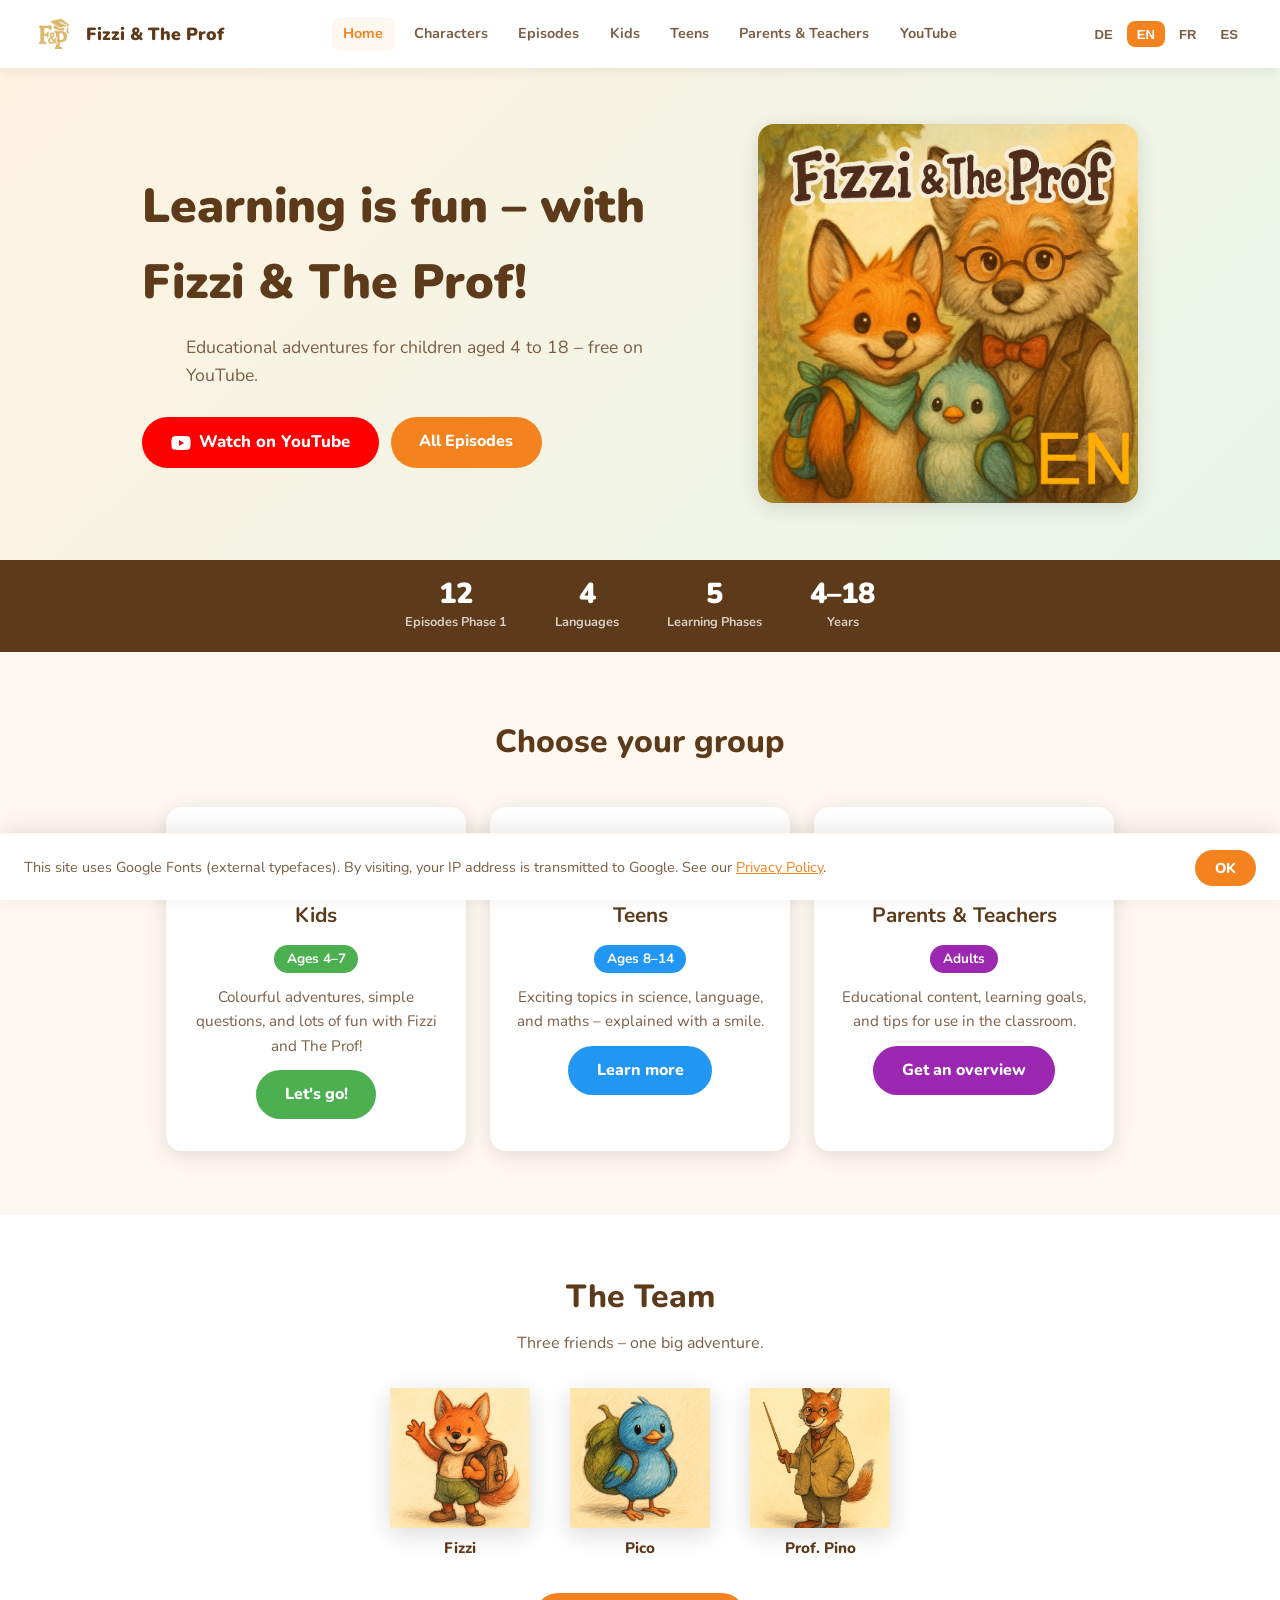
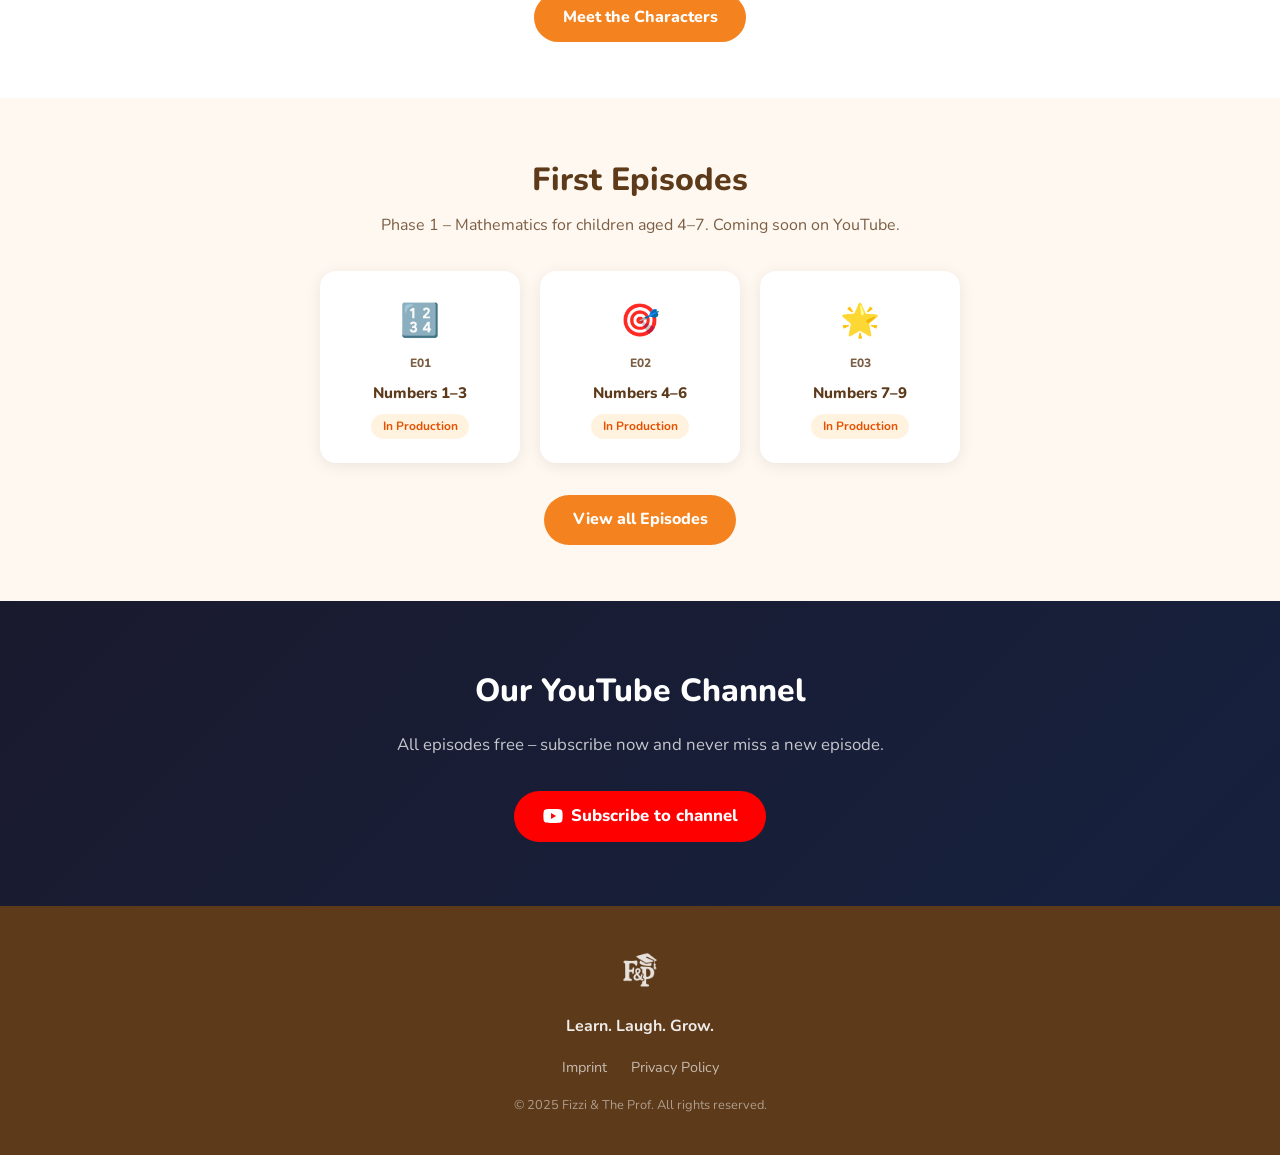
==== commit f9ea2776: "Add main tags + full slide View Transition (100%, Material easing)" ====
--- a/index.html
+++ b/index.html
@@ -55,6 +55,7 @@
     </div>
     <button class="hamburger" id="hamburger" aria-label="Menu" aria-expanded="false"><span></span><span></span><span></span></button>
   </header>
+  <main>
 
   <!-- ── Hero ── -->
   <section class="hero" style="padding:0; background: linear-gradient(135deg,#FFF3E0 0%,#E8F5E9 100%);">
@@ -193,6 +194,7 @@
   </section>
 
   <!-- ── Footer ── -->
+  </main>
   <footer>
     <img src="assets/logo.png" alt="F&P Logo" class="footer-logo" />
     <p class="footer-tagline" data-i18n="footer_tagline">Learn. Laugh. Grow.</p>
--- a/css/style.css
+++ b/css/style.css
@@ -1,3 +1,35 @@
+/* ── CSS View Transitions (MPA) ── */
+@media (prefers-reduced-motion: no-preference) {
+  @view-transition {
+    navigation: auto;
+  }
+
+  ::view-transition-old(root),
+  ::view-transition-new(root) { animation: none; }
+
+  main {
+    view-transition-name: main-slide-transition;
+  }
+
+  ::view-transition-old(main-slide-transition) {
+    animation: slide-out-to-left 0.4s cubic-bezier(0.4, 0, 0.2, 1) both;
+  }
+
+  ::view-transition-new(main-slide-transition) {
+    animation: slide-in-from-right 0.4s cubic-bezier(0.4, 0, 0.2, 1) both;
+  }
+}
+
+@keyframes slide-out-to-left {
+  from { transform: translateX(0);     opacity: 1; }
+  to   { transform: translateX(-100%); opacity: 0; }
+}
+
+@keyframes slide-in-from-right {
+  from { transform: translateX(100%); opacity: 0; }
+  to   { transform: translateX(0);    opacity: 1; }
+}
+
 /* ── Reset & Base ── */
 *, *::before, *::after { box-sizing: border-box; margin: 0; padding: 0; }
 
